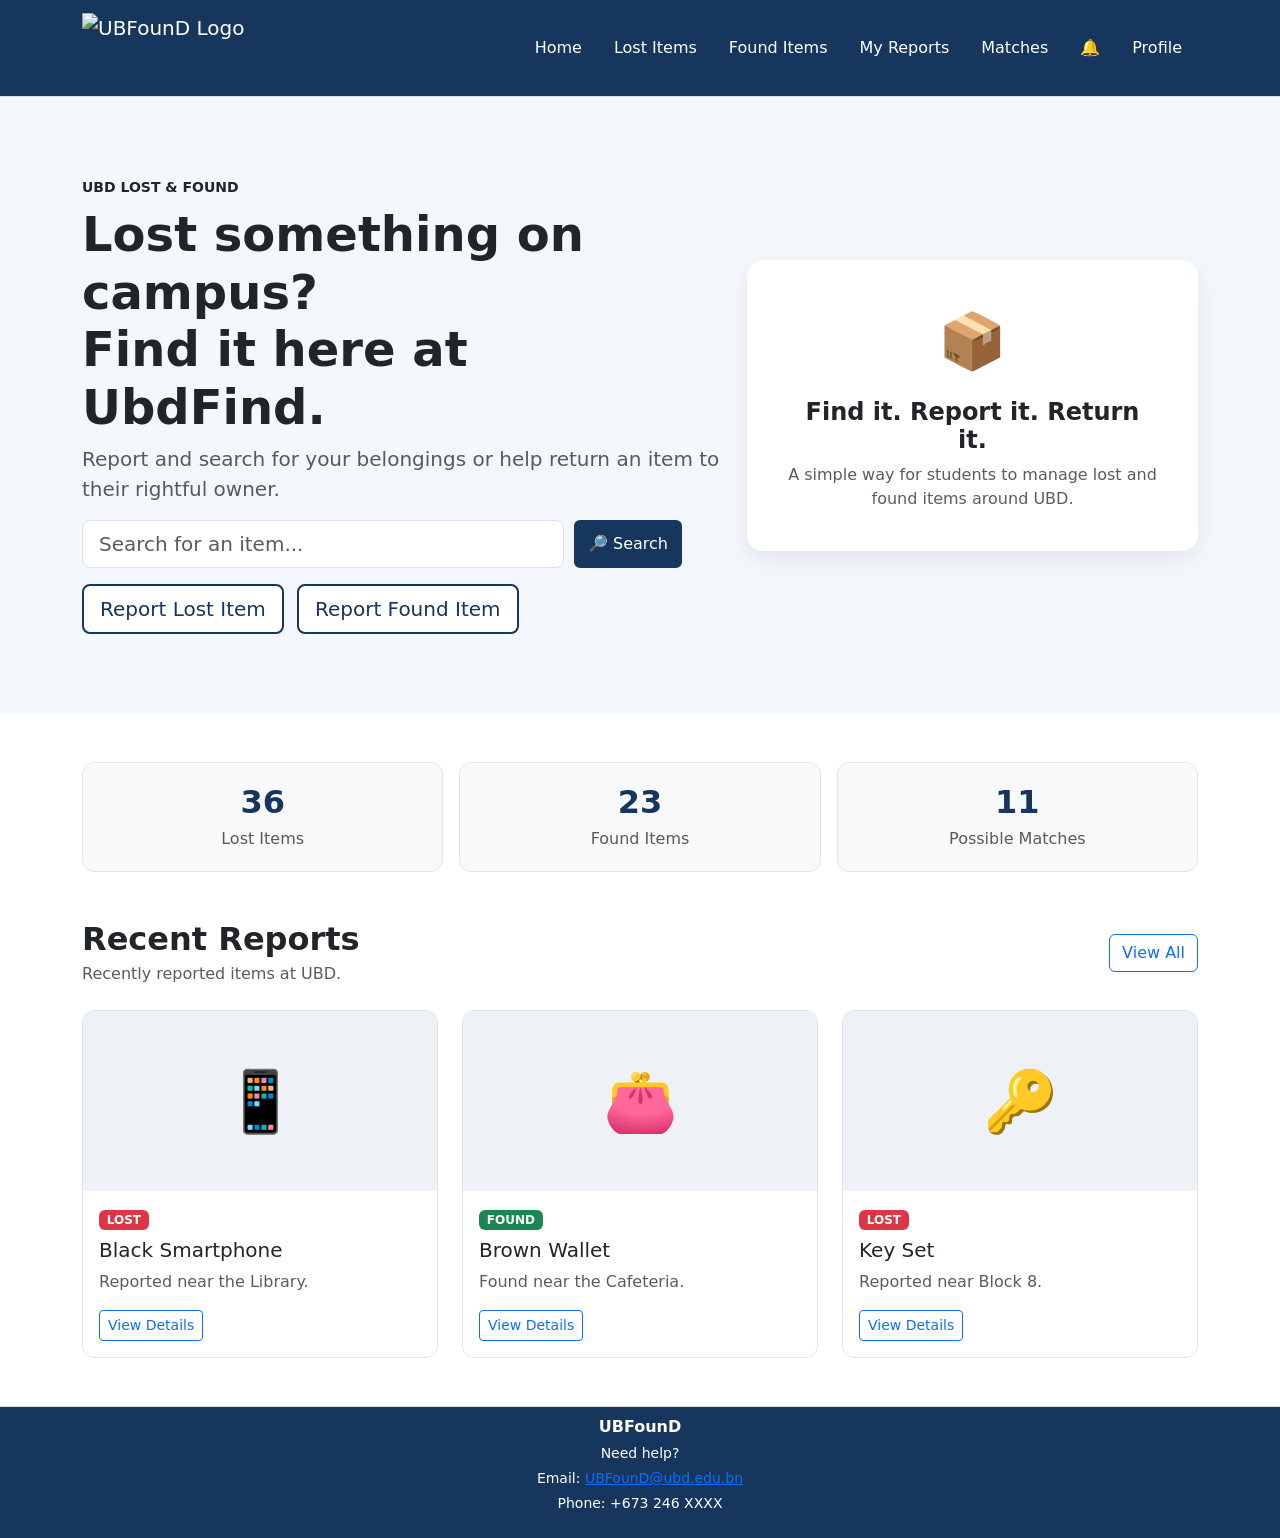
==== index.html @ 31d8c341 "Add files via upload" ====
<!DOCTYPE html>
<!-- Tells the browser that this is an HTML5 document -->

<html lang="en">
<!-- The entire webpage starts here -->

<head>
    <!-- The head contains information about the webpage -->

    <meta charset="UTF-8">
    <!-- Allows normal English characters and symbols to display correctly -->

    <meta name="viewport" content="width=device-width, initial-scale=1.0">
    <!-- Makes the website responsive on phones, tablets and laptops -->

    <title>UbdFind - Lost & Found</title>
    <!-- Text shown in the browser tab -->

    <!-- Bootstrap CSS
         Bootstrap gives us ready-made buttons, cards, navbar, forms, etc. -->
    <link
        href="https://cdn.jsdelivr.net/npm/bootstrap@5.3.3/dist/css/bootstrap.min.css"
        rel="stylesheet"
    >

    <!-- Our own CSS file -->
    <link rel="stylesheet" href="css/style.css">

</head>

<body>
    <!-- Everything visible on the webpage goes inside the body -->


    <!-- ==================== NAVIGATION BAR ==================== -->

    <nav class="navbar navbar-expand-lg border-bottom">
        <!-- Bootstrap navigation bar -->

        <div class="container">
            <!-- Keeps the content from becoming too wide -->

            <a class="navbar-brand" href="index.html">
                <img src="UBFounD\assets\images\ubfound-logo-version3a.png" 
                alt="UBFounD Logo" 
                class="navbar-logo">
                
                <!-- Logo image -->
            </a>
            <!-- Website name/logo -->

            <button
                class="navbar-toggler"
                type="button"
                data-bs-toggle="collapse"
                data-bs-target="#mainNavbar"
            >
                <!-- Button appears on smaller screens -->

                <span class="navbar-toggler-icon"></span>
                <!-- Bootstrap menu icon -->

            </button>

            <div class="collapse navbar-collapse" id="mainNavbar">
                <!-- Contains the navigation links -->

                <ul class="navbar-nav ms-auto">
                    <!-- ms-auto pushes the links to the right -->

                    <li class="nav-item">
                        <a class="nav-link active" href="index.html">
                            Home
                        </a>
                    </li>

                    <li class="nav-item">
                        <a class="nav-link" href="lost-items.php">
                            Lost Items
                        </a>
                    </li>

                    <li class="nav-item">
                        <a class="nav-link" href="found-items.php">
                            Found Items
                        </a>
                    </li>

                    <li class="nav-item">
                        <a class="nav-link" href="my-reports.html">
                            My Reports
                        </a>
                    </li>

                    <li class="nav-item">
                        <a class="nav-link" href="matches.html">
                            Matches
                        </a>
                    </li>

                    <li class="nav-item">
                        <a class="nav-link" href="notifications.html">
                            🔔
        
                        </a>
                    </li>

                    <li class="nav-item">
                        <a class="nav-link" href="profile.html">
                            Profile
                        </a>
                    </li>

                </ul>

            </div>
        </div>
    </nav>


    <!-- ==================== HERO SECTION ==================== -->

    <section class="hero-section">
        <!-- Main introduction area -->

        <div class="container">
            <!-- Bootstrap container keeps the content centered -->

            <div class="row align-items-center">
                <!-- Bootstrap row creates two columns -->

                <div class="col-lg-7">
                    <!-- Left side of the hero section -->

                    <p class="text-uppercase small fw-bold mb-2">
                        UBD Lost & Found
                    </p>

                    <h1 class="display-5 fw-bold">
                        Lost something on campus?
                        <br>
                        Find it here at UbdFind.
                    </h1>
                    

                    <p class="lead text-muted">
                        Report and search for your belongings or help return an item to their rightful owner.
                    </p>
                    
                    <div class="search-box mb-3">
                        <input type="text" class="form-control form-control-lg"
                            placeholder="Search for an item...">
                        <button class="btn search-button">
                            🔎 Search
                        </button>
                    </div>

                    <!-- Main action buttons -->

                    <a href="report_lost_item.php" class="btn btn-lg action-button me-2">
                       Report Lost Item
                    </a>

                    <a href="report_found_item.php" class="btn btn-lg action-button">
                        Report Found Item
                    </a>

                </div>


                <div class="col-lg-5 mt-4 mt-lg-0">
                    <!-- Right side of the hero section -->

                    <div class="hero-card">
                        <!-- Simple visual card -->

                        <div class="hero-icon">
                            📦
                        </div>

                        <h4 class="fw-bold">
                            Find it. Report it. Return it.
                        </h4>

                        <p class="text-muted mb-0">
                            A simple way for students to manage
                            lost and found items around UBD.
                        </p>

                    </div>

                </div>

            </div>

        </div>

    </section>


    <!-- ==================== STATISTICS ==================== -->

    <section class="py-5">
        <!-- py-5 adds vertical spacing -->

        <div class="container">

            <div class="row g-3">

                <!-- Lost items statistic -->

                <div class="col-md-4">
                    <div class="stat-card">

                        <h2>36</h2>

                        <p class="mb-0 text-muted">
                            Lost Items
                        </p>

                    </div>
                </div>


                <!-- Found items statistic -->

                <div class="col-md-4">
                    <div class="stat-card">

                        <h2>23</h2>

                        <p class="mb-0 text-muted">
                            Found Items
                        </p>

                    </div>
                </div>


                <!-- Matches statistic -->

                <div class="col-md-4">
                    <div class="stat-card">

                        <h2>11</h2>

                        <p class="mb-0 text-muted">
                            Possible Matches
                        </p>

                    </div>
                </div>

            </div>

        </div>

    </section>


    <!-- ==================== RECENT REPORTS ==================== -->

    <section class="pb-5">

        <div class="container">

            <div class="d-flex justify-content-between align-items-center mb-4">
                <!-- Places the title and button on opposite sides -->

                <div>

                    <h2 class="fw-bold mb-1">
                        Recent Reports
                    </h2>

                    <p class="text-muted mb-0">
                        Recently reported items at UBD.
                    </p>

                </div>

                <a href="lost-items.php" class="btn btn-outline-primary">
                    View All
                </a>

            </div>


            <div class="row g-4">

                <!-- ITEM 1 -->

                <div class="col-md-4">

                    <div class="card item-card h-100">

                        <!-- Placeholder image -->
                        <div class="item-image">
                            📱
                        </div>

                        <div class="card-body">

                            <span class="badge text-bg-danger mb-2">
                                LOST
                            </span>

                            <h5 class="card-title">
                                Black Smartphone
                            </h5>

                            <p class="card-text text-muted">
                                Reported near the Library.
                            </p>

                            <a href="lost-items.php" class="btn btn-sm btn-outline-primary">
                                View Details
                            </a>

                        </div>

                    </div>

                </div>


                <!-- ITEM 2 -->

                <div class="col-md-4">

                    <div class="card item-card h-100">

                        <div class="item-image">
                            👛
                        </div>

                        <div class="card-body">

                            <span class="badge text-bg-success mb-2">
                                FOUND
                            </span>

                            <h5 class="card-title">
                                Brown Wallet
                            </h5>

                            <p class="card-text text-muted">
                                Found near the Cafeteria.
                            </p>

                            <a href="item-details.php" class="btn btn-sm btn-outline-primary">
                                View Details
                            </a>

                        </div>

                    </div>

                </div>


                <!-- ITEM 3 -->

                <div class="col-md-4">

                    <div class="card item-card h-100">

                        <div class="item-image">
                            🔑
                        </div>

                        <div class="card-body">

                            <span class="badge text-bg-danger mb-2">
                                LOST
                            </span>

                            <h5 class="card-title">
                                Key Set
                            </h5>

                            <p class="card-text text-muted">
                                Reported near Block 8.
                            </p>

                            <a href="item-details.php" class="btn btn-sm btn-outline-primary">
                                View Details

                            </a>

                        </div>

                    </div>

                </div>

            </div>

        </div>

    </section>


    <!-- ==================== FOOTER ==================== -->

    <footer class="border-top py-2">

        <div class="container text-center">

            <p class="mb-1 fw-semibold">
                UBFounD
            </p>

            <!-- Contact information -->
            <p class="small mb-1">
                Need help?
            </p>

            <p class="small mb-1">
                Email:
                <a href="mailto:UBFounD@ubd.edu.bn">
                    UBFounD@ubd.edu.bn
                </a>
            </p>

            <p class="small mb-3">
                Phone: +673 246 XXXX
            </p>

        </div>

    </footer>


    <!-- Bootstrap JavaScript -->
    <!-- This allows the mobile navigation menu to open -->

    <script
        src="https://cdn.jsdelivr.net/npm/bootstrap@5.3.3/dist/js/bootstrap.bundle.min.js">
    </script>

</body>

</html>
---- css/style.css ----
css
/* ================================
   GENERAL PAGE STYLING
   ================================ */

/* Change the default page font */
body {
    font-family: Arial, sans-serif;
    background-color: #ffffff;
    color: #212529;
}


/* ================================
   NAVIGATION BAR
   ================================ */

/* Change the colour of the website name */
.navbar {
    background-color: #17365d !important;
}

.navbar-brand,
.navbar .nav-link {
    color: white !important;
}

/*Make it more spacious*/
.navbar .nav-link {
    margin-left: 8px;
    margin-right: 8px;
}

.navbar .nav-link:hover {
    color: #dbe7f5 !important;
}

.navbar .nav-link:hover {
    color: #dbe7f5 !important;
}


/* ================================
   HERO SECTION
   ================================ */

/* Main introduction area */
.hero-section {
    background-color: #f4f7fb;
    padding: 80px 0;
}


/* Small visual card on the right */
.hero-card {
    background-color: white;
    padding: 40px;
    border-radius: 16px;
    text-align: center;
    box-shadow: 0 8px 25px rgba(0, 0, 0, 0.08);
}


/* Large search icon */
.hero-icon {
    font-size: 55px;
    margin-bottom: 15px;
}


/* ================================
   STATISTICS
   ================================ */

/* Small dashboard-style cards */
.stat-card {
    background-color: #f8f9fa;
    padding: 20px;
    border-radius: 12px;
    text-align: center;
    border: 1px solid #e5e5e5;
}

.stat-card h2 {
    color: #17365d;
    font-weight: bold;
    margin-bottom: 5px;
}


/* ================================
   ITEM CARDS
   ================================ */

/* Makes item cards look slightly raised */
.item-card {
    border: 1px solid #e5e5e5;
    border-radius: 12px;
    overflow: hidden;
    transition: 0.2s;
}


/* Simple placeholder for item images */
.item-image {
    height: 180px;
    background-color: #eef2f7;
    display: flex;
    align-items: center;
    justify-content: center;
    font-size: 60px;
    transition: 0.2s;
}


/* Add a small effect when the mouse is over an item */
.item-card:hover {
    transform: translateY(-5px);
    box-shadow: 0 8px 20px rgba(0, 0, 0, 0.08);
}

.item-card:hover .item-image {
    background-color: #e2eaf4;
}


/* ================================
   BUTTONS
   ================================ */

/* Use our main blue colour */
.action-button {
    background-color: white;
    color: #17365d;
    border: 2px solid #17365d;
    transition: 0.2s;
}

.action-button:hover {
    background-color: #17365d;
    color: white;
    border-color: #17365d;
}

.search-box {
    display: flex;
    gap: 10px;
    max-width: 600px;
}

.search-box input {
    flex: 1;
}

.search-button {
    background-color: #17365d;
    color: white;
    border: 2px solid #17365d;
}

.search-button:hover {
    background-color: #0f2947;
    color: white;
}

/* Notification bell */
.notification-bell {
    position: relative;
    font-size: 20px;
}

.item-image {
    height: 180px;
    background-color: #eef2f7;
    display: flex;
    align-items: center;
    justify-content: center;
    font-size: 60px;
    transition: 0.2s;
}

.item-image img {
    width: 100%;
    height: 100%;
    object-fit: cover;
    display: block;
}


/* ================================
   FOOTER
   ================================ */

/* Footer background */
footer {
    background-color: #17365d;
    color: white;
}







/* ==================== LOGIN PAGE ==================== */

/* Login section */
.login-section {
    background-color: #f4f7fb;
    min-height: 75vh;
    padding: 70px 0;
}

/* Login card */
.login-card {
    background-color: white;
    padding: 40px;
    border-radius: 16px;
    box-shadow: 0 8px 25px rgba(0, 0, 0, 0.08);
}


/* Make login and registration textboxes consistent */
.login-card .form-control {
    display: block;
    width: 100%;
    box-sizing: border-box;
}


/* Lock icon */
/*.login-icon {
    font-size: 45px;
    margin-bottom: 15px;
}

/* Register link */
.register-link {
    color: #17365d;
    font-weight: bold;
    text-decoration: none;
}

/* Register link hover */
.register-link:hover {
    text-decoration: underline;
}

/* Navigation logo */
.navbar-logo {
    height: 100px; 
    width: auto;
    max-height: 70px;
    object-fit: contain;
    display: block;
}
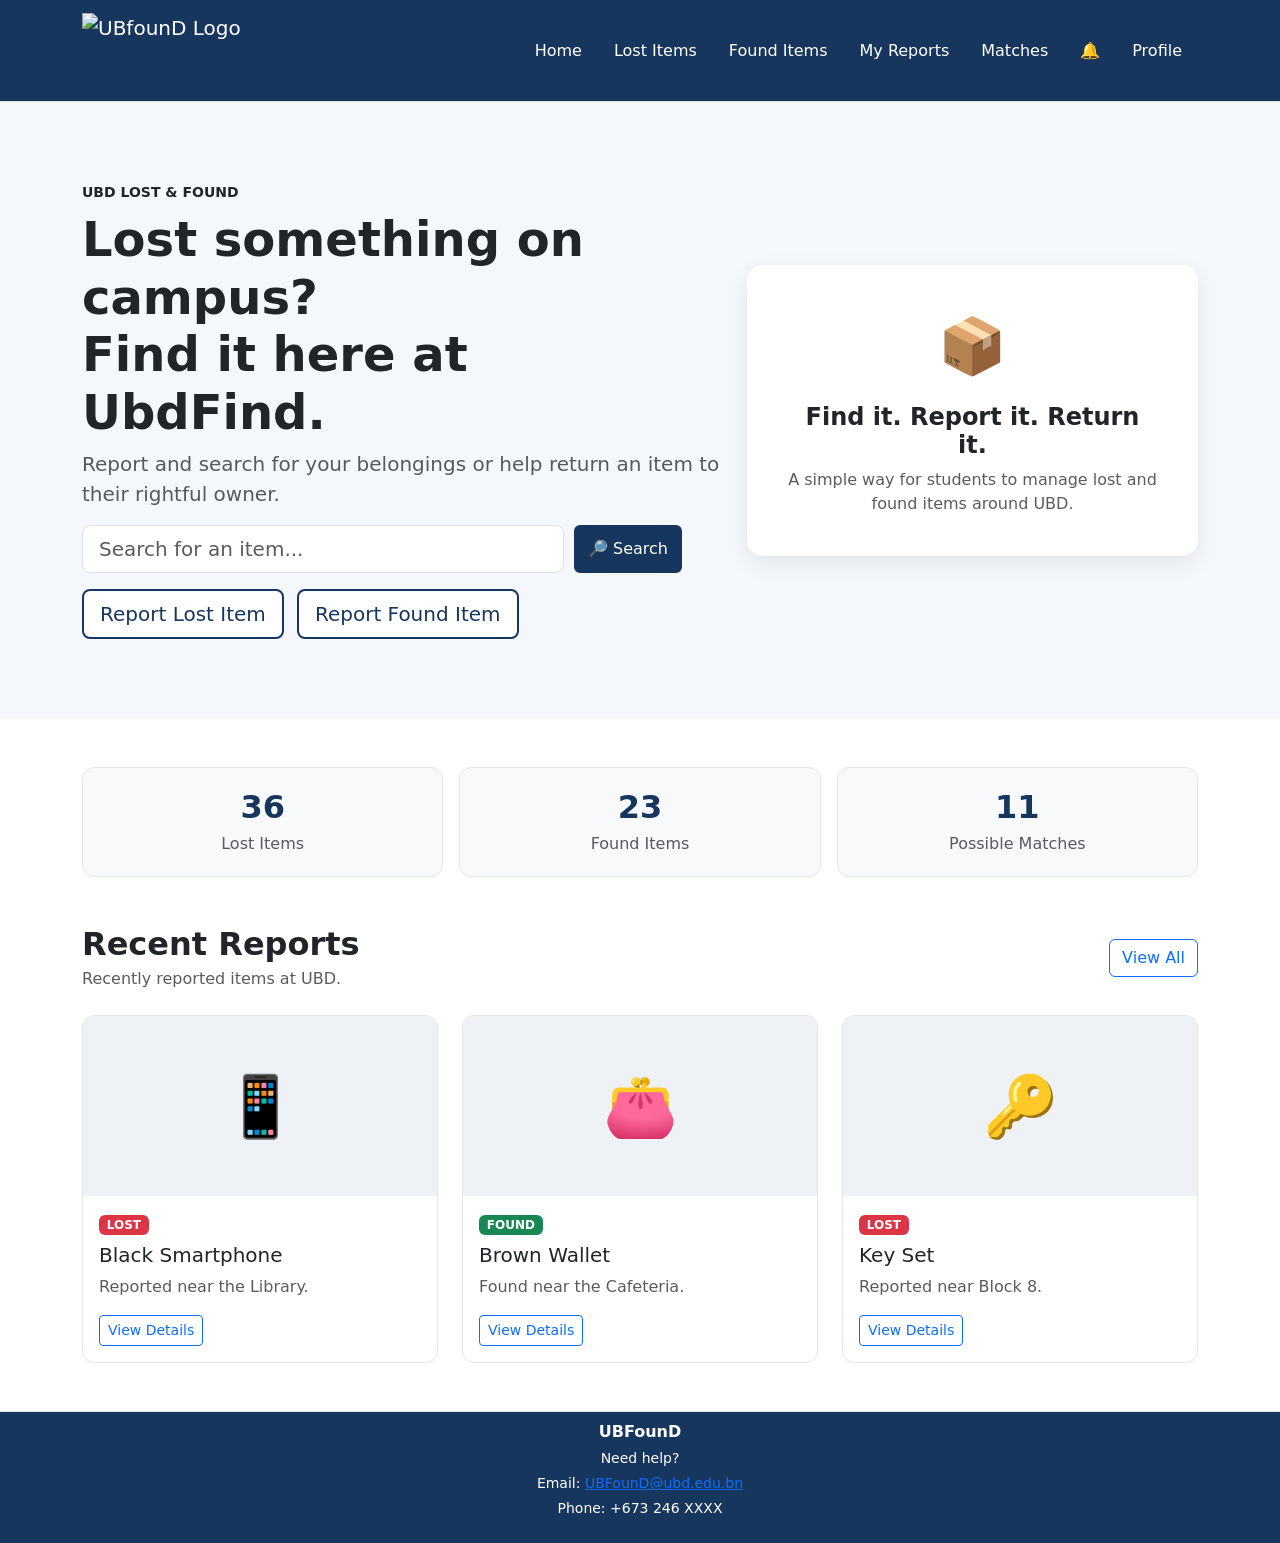
==== commit 3074ce41: "Add Css file Change image sources as well." ====
--- a/index.html
+++ b/index.html
@@ -42,8 +42,8 @@
             <!-- Keeps the content from becoming too wide -->
 
             <a class="navbar-brand" href="index.html">
-                <img src="UBFounD\assets\images\ubfound-logo-version3a.png" 
-                alt="UBFounD Logo" 
+                <img src="UBfounD\assets\images\ubfound-logo-version3a.png" 
+                alt="UBfounD Logo" 
                 class="navbar-logo">
                 
                 <!-- Logo image -->
--- a/css/style.css
+++ b/css/style.css
@@ -249,9 +249,33 @@
 
 /* Navigation logo */
 .navbar-logo {
-    height: 100px; 
+    height: 75px; 
     width: auto;
-    max-height: 70px;
+    max-width: 200px;
     object-fit: contain;
     display: block;
+}
+
+/*Navbar alignment*/
+.navbar{
+min-height: 99px;
+}
+
+.navbar-brand{
+display: flex;
+align-items: center; 
+}
+
+/*Mobile version*/
+@media (max-width: 768px) {
+    .navbar-logo {
+        height: 60px;
+        width: auto;
+        max-width: 160px;
+        object-fit: contain;
+    }
+
+    .navbar{
+        min-height: 75px;
+    }
 }
